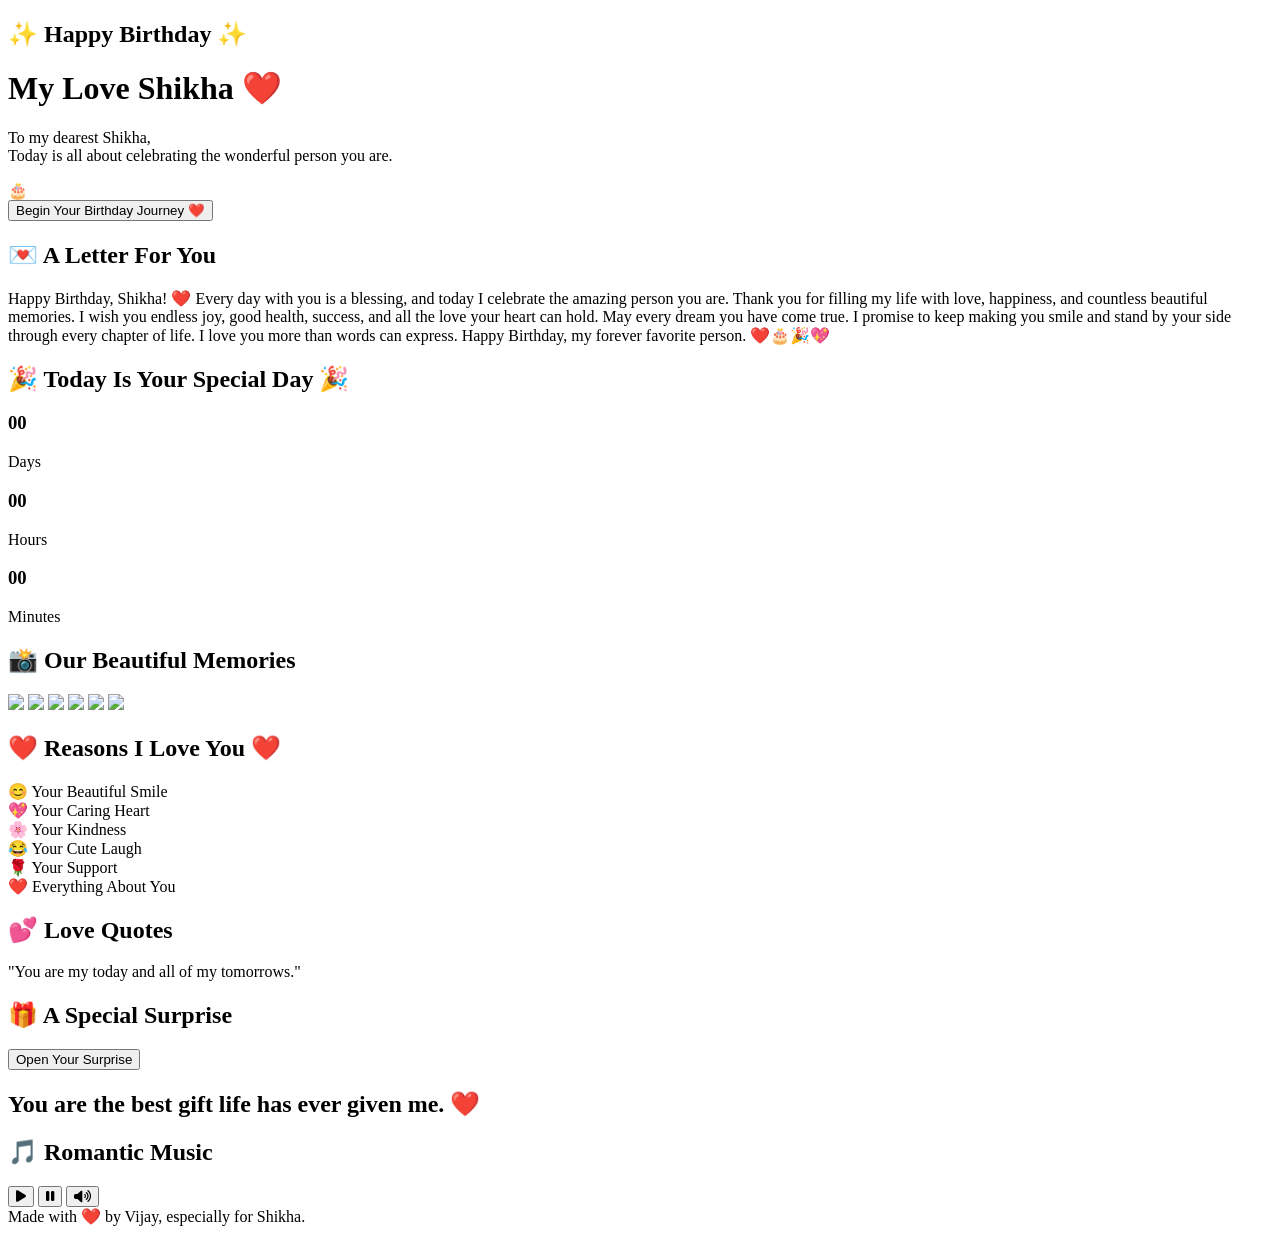
==== index.html @ 21f94650 "Add files via upload" ====
<!DOCTYPE html>
<html lang="en">
<head>
    <meta charset="UTF-8">
    <meta name="viewport" content="width=device-width, initial-scale=1.0">
    <title>Happy Birthday My Love ❤️</title>

    <!-- Google Fonts -->
    <link href="https://fonts.googleapis.com/css2?family=Great+Vibes&family=Poppins:wght@300;400;500;600;700&display=swap" rel="stylesheet">

    <!-- Font Awesome -->
    <link rel="stylesheet"
        href="https://cdnjs.cloudflare.com/ajax/libs/font-awesome/6.6.0/css/all.min.css">

    <link rel="stylesheet" href="style.css">
</head>

<body>

<div id="confetti"></div>

<!-- Floating Hearts -->
<div id="hearts"></div>

<!-- Music -->
<audio id="bgMusic" loop>
    <!-- Replace with your own romantic instrumental -->
    <source src="music.mp3" type="audio/mpeg">
</audio>

<!-- ================= HERO ================= -->

<header class="hero">

    <div class="overlay"></div>

    <div class="hero-content">

        <h2 class="small-title">
            ✨ Happy Birthday ✨
        </h2>

        <h1>
            My Love <span>Shikha ❤️</span>
        </h1>

        <p>
            To my dearest Shikha,<br>
            Today is all about celebrating the wonderful person you are.
        </p>

        <div class="cake">
            🎂
        </div>

        <button onclick="scrollNext()" class="btn">
            Begin Your Birthday Journey ❤️
        </button>

    </div>

</header>

<!-- ================= LETTER ================= -->

<section class="section glass">

<h2>💌 A Letter For You</h2>

<div class="letter">

<p id="typewriter">

Happy Birthday, Shikha! ❤️

Every day with you is a blessing, and today I celebrate the amazing person you are.

Thank you for filling my life with love, happiness, and countless beautiful memories.

I wish you endless joy, good health, success, and all the love your heart can hold.

May every dream you have come true.

I promise to keep making you smile and stand by your side through every chapter of life.

I love you more than words can express.

Happy Birthday, my forever favorite person.

❤️🎂🎉💖

</p>

</div>

</section>

<!-- ================= COUNTDOWN ================= -->

<section class="section">

<h2>🎉 Today Is Your Special Day 🎉</h2>

<div class="countdown">

<div class="box">
<h3>00</h3>
<p>Days</p>
</div>

<div class="box">
<h3>00</h3>
<p>Hours</p>
</div>

<div class="box">
<h3>00</h3>
<p>Minutes</p>
</div>

</div>

</section>

<!-- ================= GALLERY ================= -->

<section class="section">

<h2>📸 Our Beautiful Memories</h2>

<div class="gallery">

<img src="images/photo1.jpg">

<img src="images/photo2.jpg">

<img src="images/photo3.jpg">

<img src="images/photo4.jpg">

<img src="images/photo5.jpg">

<img src="images/photo6.jpg">

</div>

</section>

<!-- ================= LOVE CARDS ================= -->

<section class="section">

<h2>❤️ Reasons I Love You ❤️</h2>

<div class="cards">

<div class="card">
😊 Your Beautiful Smile
</div>

<div class="card">
💖 Your Caring Heart
</div>

<div class="card">
🌸 Your Kindness
</div>

<div class="card">
😂 Your Cute Laugh
</div>

<div class="card">
🌹 Your Support
</div>

<div class="card">
❤️ Everything About You
</div>

</div>

</section>

<!-- ================= QUOTES ================= -->

<section class="section glass">

<h2>💕 Love Quotes</h2>

<div class="quotes">

<p id="quote">
"You are my today and all of my tomorrows."
</p>

</div>

</section>

<!-- ================= SURPRISE ================= -->

<section class="section">

<h2>🎁 A Special Surprise</h2>

<button onclick="showSurprise()" class="btn">

Open Your Surprise

</button>

<div id="surprise">

<h2>

You are the best gift life has ever given me. ❤️

</h2>

</div>

</section>

<!-- ================= MUSIC ================= -->

<section class="section">

<h2>🎵 Romantic Music</h2>

<div class="music-controls">

<button onclick="playMusic()">

<i class="fa-solid fa-play"></i>

</button>

<button onclick="pauseMusic()">

<i class="fa-solid fa-pause"></i>

</button>

<button onclick="toggleMute()">

<i class="fa-solid fa-volume-high"></i>

</button>

</div>

</section>

<!-- ================= FOOTER ================= -->

<footer>

Made with ❤️ by Vijay, especially for Shikha.

</footer>

<script src="script.js"></script>

</body>
</html>
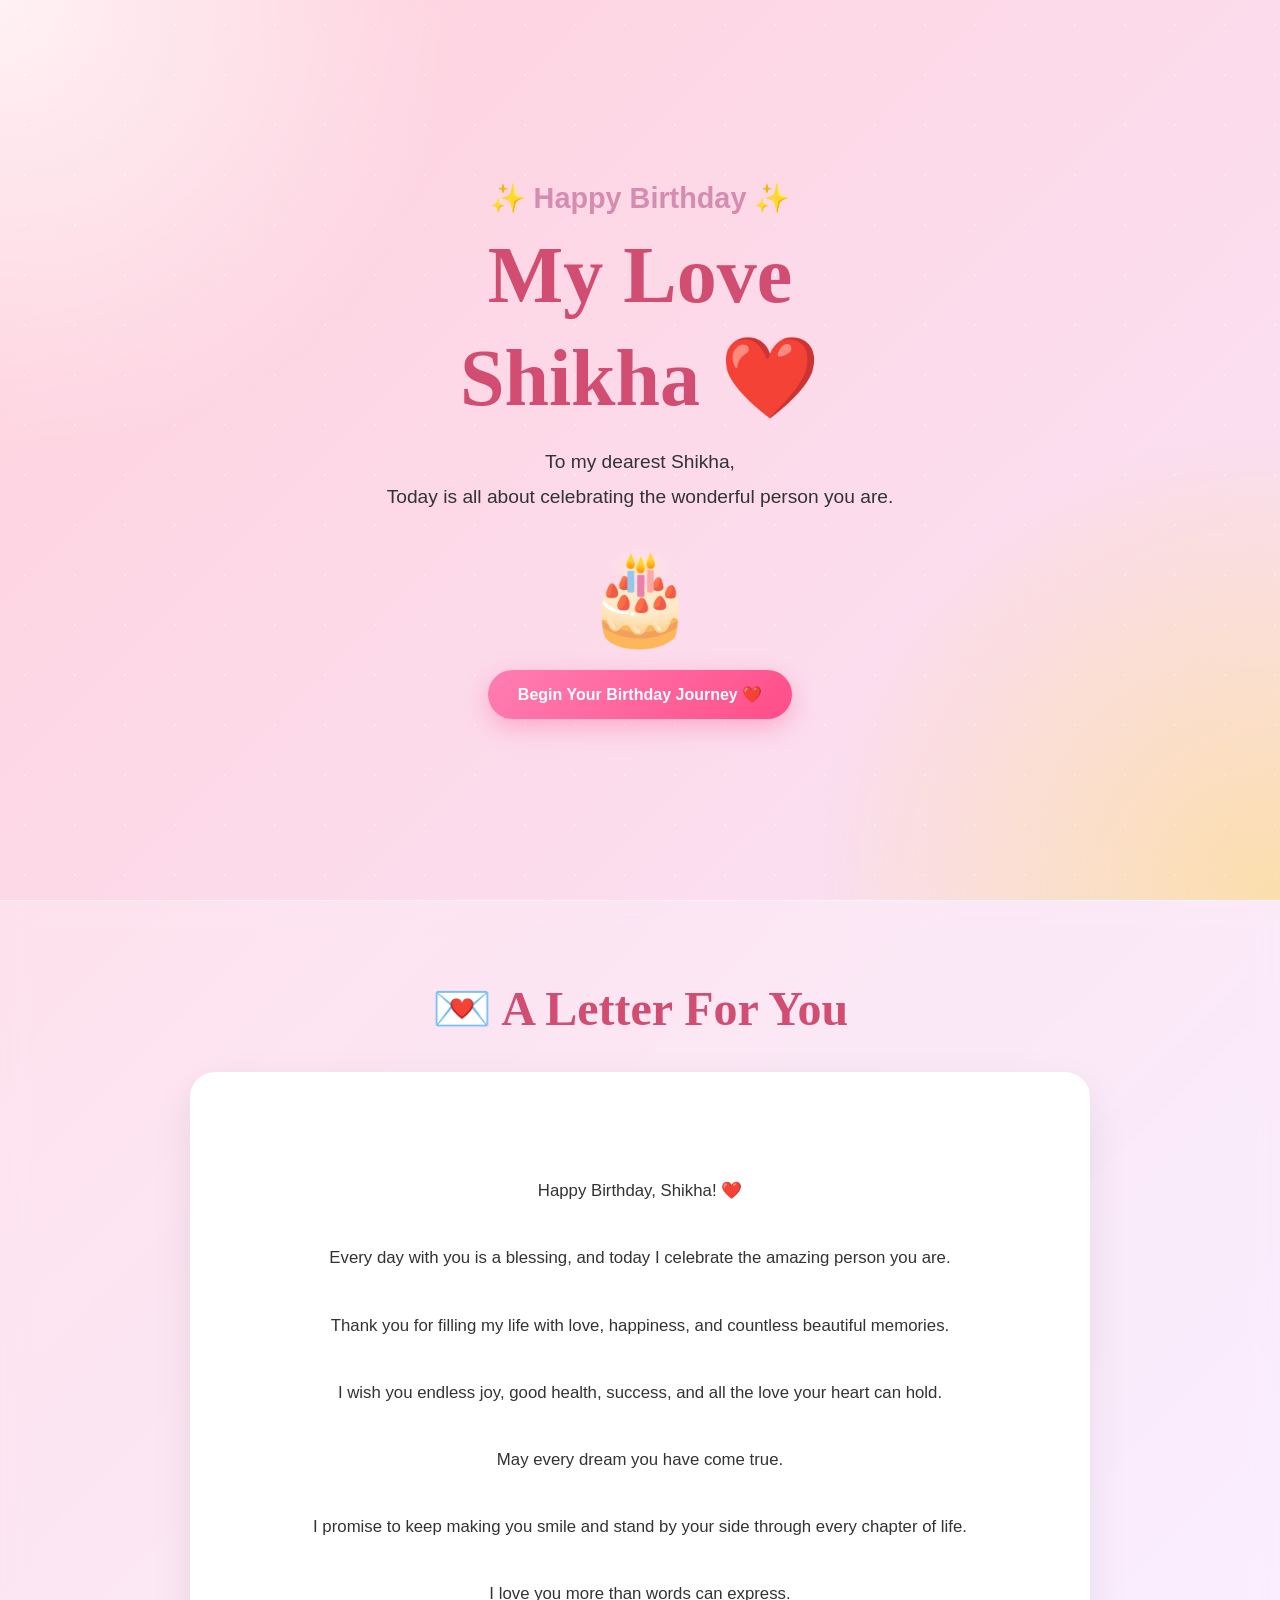
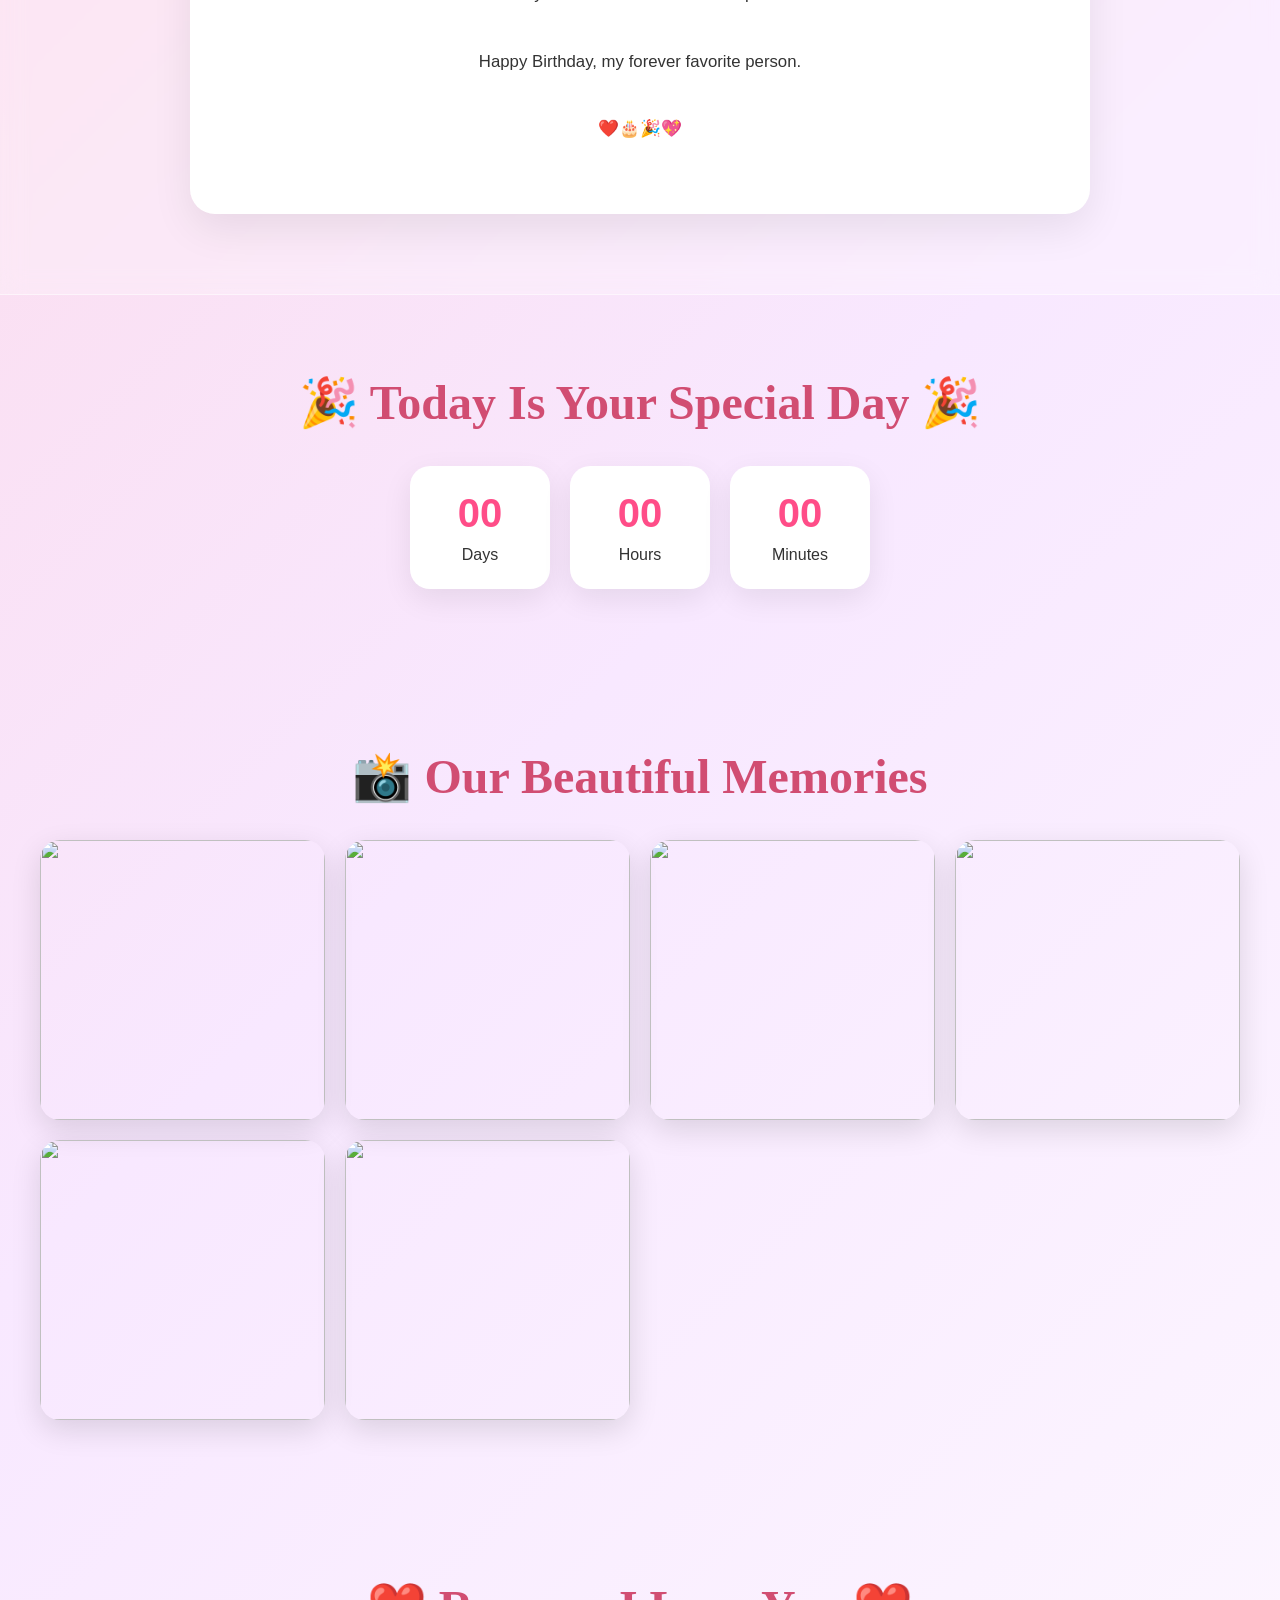
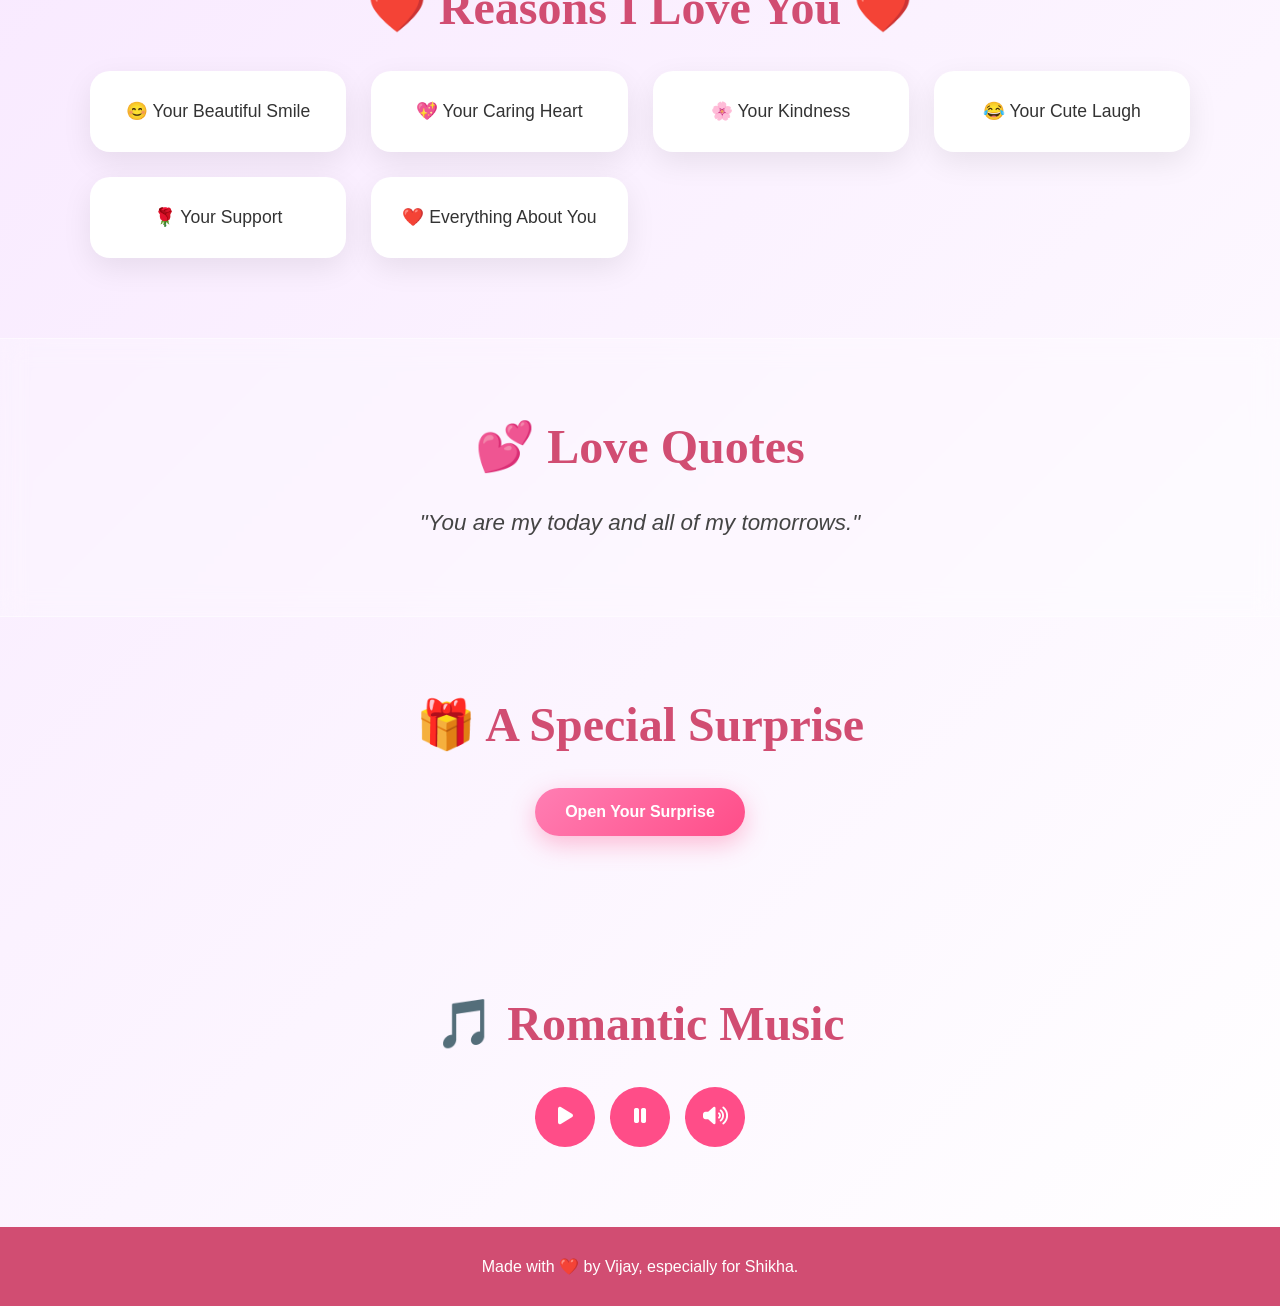
==== commit 23850187: "index.html" ====
--- a/index.html
+++ b/index.html
@@ -130,17 +130,17 @@
 
 <div class="gallery">
 
-<img src="images/photo1.jpg">
-
-<img src="images/photo2.jpg">
-
-<img src="images/photo3.jpg">
-
-<img src="images/photo4.jpg">
-
-<img src="images/photo5.jpg">
-
-<img src="images/photo6.jpg">
+<img src="Photo1.jpg">
+
+<img src="Photo2.jpg">
+
+<img src="Photo3.jpg">
+
+<img src="Photo4.jpg">
+
+<img src="Photo5.jpg">
+
+<img src="Photo6.jpg">
 
 </div>
 
@@ -263,4 +263,4 @@
 <script src="script.js"></script>
 
 </body>
-</html>+</html>
--- a/style.css
+++ b/style.css
@@ -0,0 +1,380 @@
+/* =========================
+   GOOGLE FONTS
+========================= */
+@import url('https://fonts.googleapis.com/css2?family=Great+Vibes&family=Poppins:wght@300;400;500;600;700&display=swap');
+
+/* =========================
+   RESET
+========================= */
+*{
+    margin:0;
+    padding:0;
+    box-sizing:border-box;
+}
+
+html{
+    scroll-behavior:smooth;
+}
+
+body{
+    font-family:'Poppins',sans-serif;
+    background:linear-gradient(
+        135deg,
+        #ffd1dc,
+        #f8e8ff,
+        #ffffff
+    );
+    color:#333;
+    overflow-x:hidden;
+    min-height:100vh;
+}
+
+/* =========================
+   HERO
+========================= */
+.hero{
+    min-height:100vh;
+    display:flex;
+    align-items:center;
+    justify-content:center;
+    text-align:center;
+    padding:40px 20px;
+    position:relative;
+    overflow:hidden;
+}
+
+.hero::before{
+    content:"";
+    position:absolute;
+    inset:0;
+    background:
+    radial-gradient(circle at top left,
+    rgba(255,255,255,.7),
+    transparent 30%),
+    radial-gradient(circle at bottom right,
+    rgba(255,215,0,.3),
+    transparent 30%);
+}
+
+.hero-content{
+    position:relative;
+    z-index:2;
+    max-width:900px;
+}
+
+.small-title{
+    font-size:1.8rem;
+    color:#d48cb0;
+    margin-bottom:15px;
+}
+
+.hero h1{
+    font-family:'Great Vibes',cursive;
+    font-size:5rem;
+    color:#d14d72;
+    margin-bottom:20px;
+}
+
+.hero h1 span{
+    display:block;
+    margin-top:10px;
+}
+
+.hero p{
+    font-size:1.2rem;
+    line-height:1.8;
+    margin-bottom:30px;
+}
+
+.cake{
+    font-size:90px;
+    margin:20px 0;
+    animation:bounce 2s infinite;
+}
+
+/* =========================
+   BUTTONS
+========================= */
+.btn{
+    border:none;
+    padding:15px 30px;
+    border-radius:50px;
+    cursor:pointer;
+    font-size:1rem;
+    font-weight:600;
+    background:linear-gradient(
+        135deg,
+        #ff7eb3,
+        #ff4d88
+    );
+    color:#fff;
+    box-shadow:0 8px 25px rgba(255,77,136,.35);
+    transition:.3s;
+}
+
+.btn:hover{
+    transform:translateY(-3px) scale(1.05);
+}
+
+/* =========================
+   SECTIONS
+========================= */
+.section{
+    padding:80px 20px;
+    text-align:center;
+}
+
+.section h2{
+    font-family:'Great Vibes',cursive;
+    font-size:3rem;
+    color:#d14d72;
+    margin-bottom:35px;
+}
+
+/* =========================
+   GLASS EFFECT
+========================= */
+.glass{
+    background:rgba(255,255,255,.25);
+    backdrop-filter:blur(12px);
+    border-top:1px solid rgba(255,255,255,.5);
+    border-bottom:1px solid rgba(255,255,255,.5);
+}
+
+/* =========================
+   LETTER
+========================= */
+.letter{
+    max-width:900px;
+    margin:auto;
+    background:#fff;
+    padding:35px;
+    border-radius:25px;
+    box-shadow:0 15px 40px rgba(0,0,0,.08);
+}
+
+.letter p{
+    line-height:2;
+    white-space:pre-line;
+    font-size:1.05rem;
+}
+
+/* =========================
+   COUNTDOWN
+========================= */
+.countdown{
+    display:flex;
+    justify-content:center;
+    gap:20px;
+    flex-wrap:wrap;
+}
+
+.box{
+    width:140px;
+    padding:25px;
+    border-radius:20px;
+    background:white;
+    box-shadow:0 10px 30px rgba(0,0,0,.08);
+}
+
+.box h3{
+    font-size:2.5rem;
+    color:#ff4d88;
+}
+
+.box p{
+    margin-top:10px;
+}
+
+/* =========================
+   GALLERY
+========================= */
+.gallery{
+    display:grid;
+    grid-template-columns:repeat(auto-fit,minmax(250px,1fr));
+    gap:20px;
+    max-width:1200px;
+    margin:auto;
+}
+
+.gallery img{
+    width:100%;
+    height:280px;
+    object-fit:cover;
+    border-radius:20px;
+    box-shadow:0 10px 30px rgba(0,0,0,.12);
+    transition:.4s;
+}
+
+.gallery img:hover{
+    transform:scale(1.05);
+}
+
+/* =========================
+   LOVE CARDS
+========================= */
+.cards{
+    display:grid;
+    grid-template-columns:repeat(auto-fit,minmax(220px,1fr));
+    gap:25px;
+    max-width:1100px;
+    margin:auto;
+}
+
+.card{
+    background:white;
+    padding:30px;
+    border-radius:20px;
+    font-size:1.1rem;
+    box-shadow:0 10px 30px rgba(0,0,0,.08);
+    transition:.4s;
+}
+
+.card:hover{
+    transform:translateY(-10px);
+}
+
+/* =========================
+   QUOTES
+========================= */
+.quotes{
+    max-width:700px;
+    margin:auto;
+}
+
+#quote{
+    font-size:1.4rem;
+    font-style:italic;
+    color:#444;
+}
+
+/* =========================
+   SURPRISE
+========================= */
+#surprise{
+    display:none;
+    margin-top:35px;
+    padding:25px;
+    border-radius:20px;
+    background:white;
+    max-width:700px;
+    margin-left:auto;
+    margin-right:auto;
+    box-shadow:0 15px 35px rgba(0,0,0,.08);
+}
+
+#surprise h2{
+    margin:0;
+    font-size:2rem;
+}
+
+/* =========================
+   MUSIC
+========================= */
+.music-controls{
+    display:flex;
+    justify-content:center;
+    gap:15px;
+}
+
+.music-controls button{
+    width:60px;
+    height:60px;
+    border:none;
+    border-radius:50%;
+    cursor:pointer;
+    background:#ff4d88;
+    color:white;
+    font-size:20px;
+    transition:.3s;
+}
+
+.music-controls button:hover{
+    transform:scale(1.1);
+}
+
+/* =========================
+   FOOTER
+========================= */
+footer{
+    text-align:center;
+    padding:30px;
+    color:#fff;
+    background:#d14d72;
+    font-weight:500;
+}
+
+/* =========================
+   FLOATING HEARTS
+========================= */
+.heart{
+    position:fixed;
+    font-size:20px;
+    pointer-events:none;
+    animation:floatUp 4s linear forwards;
+    z-index:9999;
+}
+
+/* =========================
+   ANIMATIONS
+========================= */
+@keyframes bounce{
+    0%,100%{
+        transform:translateY(0);
+    }
+    50%{
+        transform:translateY(-15px);
+    }
+}
+
+@keyframes floatUp{
+    0%{
+        opacity:1;
+        transform:translateY(0) scale(1);
+    }
+    100%{
+        opacity:0;
+        transform:translateY(-250px) scale(1.8);
+    }
+}
+
+/* =========================
+   SPARKLE BACKGROUND
+========================= */
+body::before{
+    content:"";
+    position:fixed;
+    inset:0;
+    background-image:
+    radial-gradient(circle,#ffffff 1px,transparent 1px);
+    background-size:50px 50px;
+    opacity:.4;
+    pointer-events:none;
+}
+
+/* =========================
+   MOBILE
+========================= */
+@media(max-width:768px){
+
+    .hero h1{
+        font-size:3.3rem;
+    }
+
+    .section h2{
+        font-size:2.3rem;
+    }
+
+    .cake{
+        font-size:70px;
+    }
+
+    .letter{
+        padding:25px;
+    }
+
+    .box{
+        width:120px;
+    }
+
+}
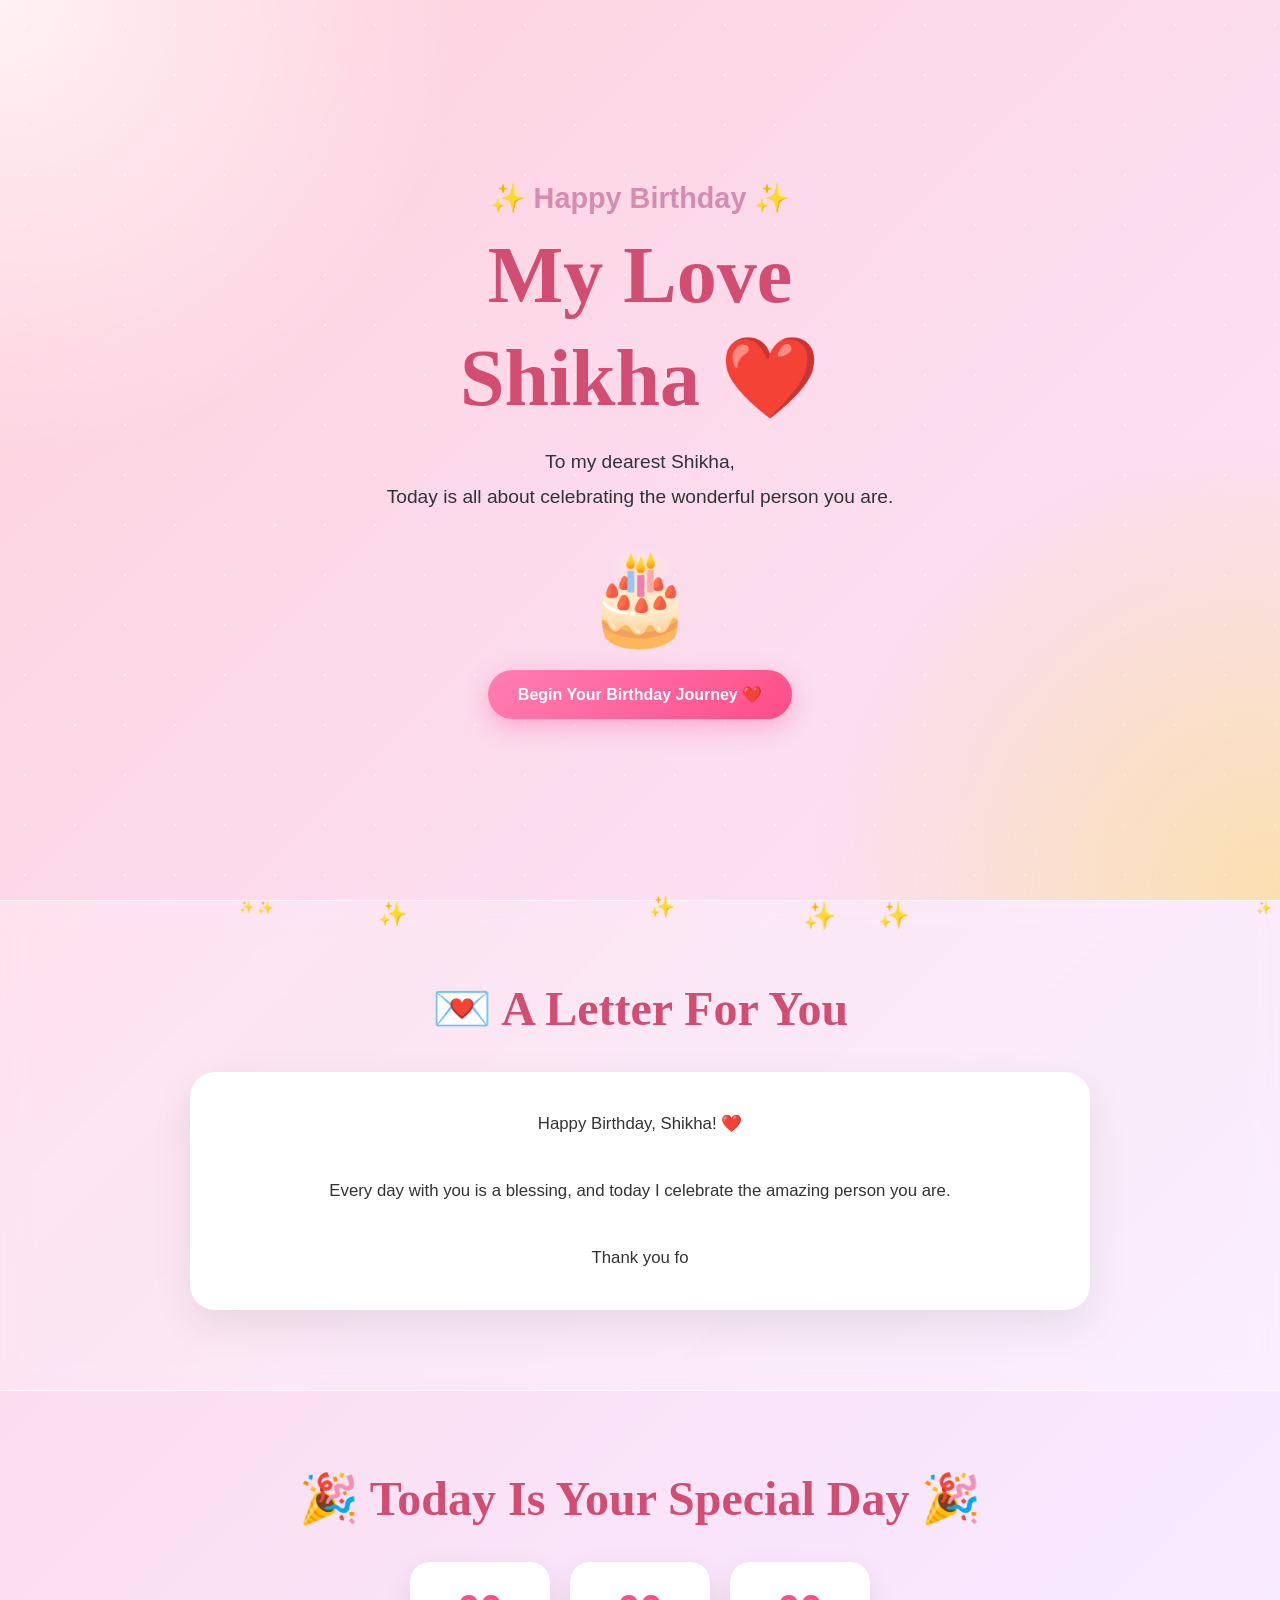
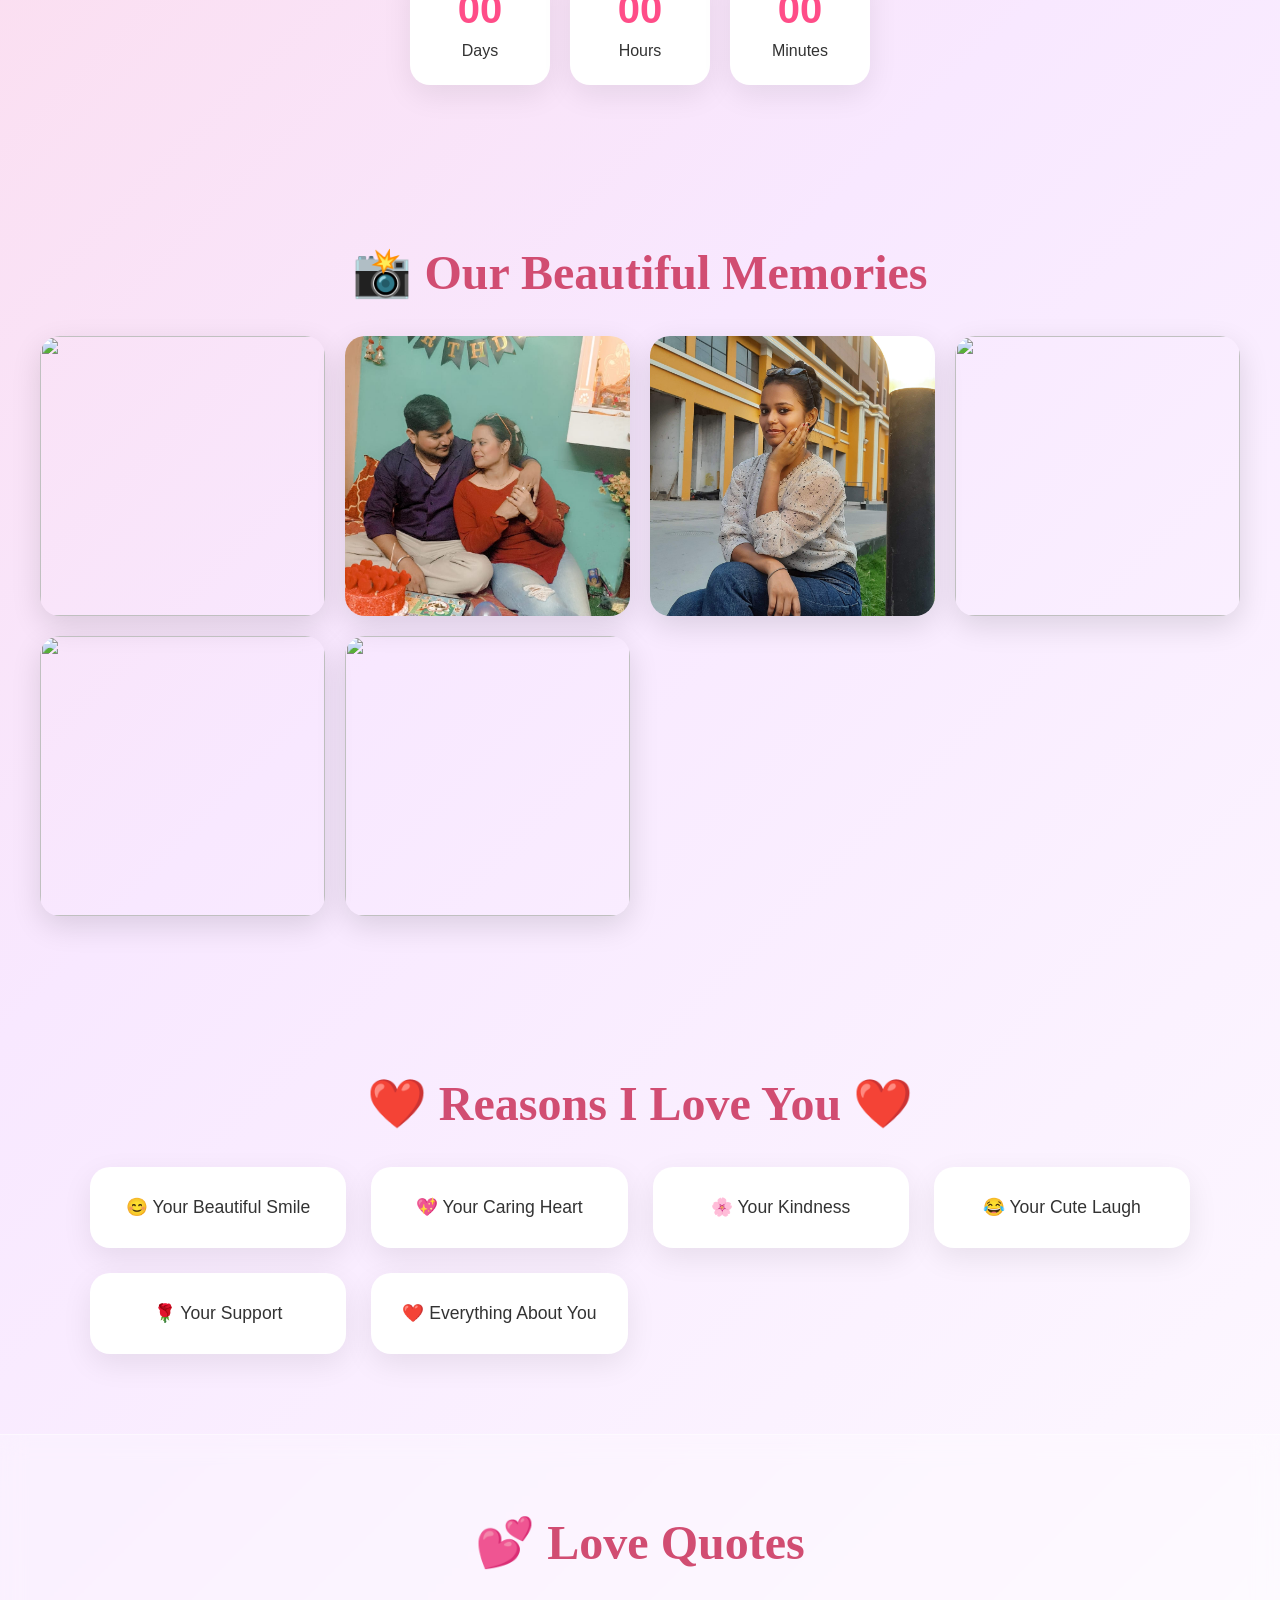
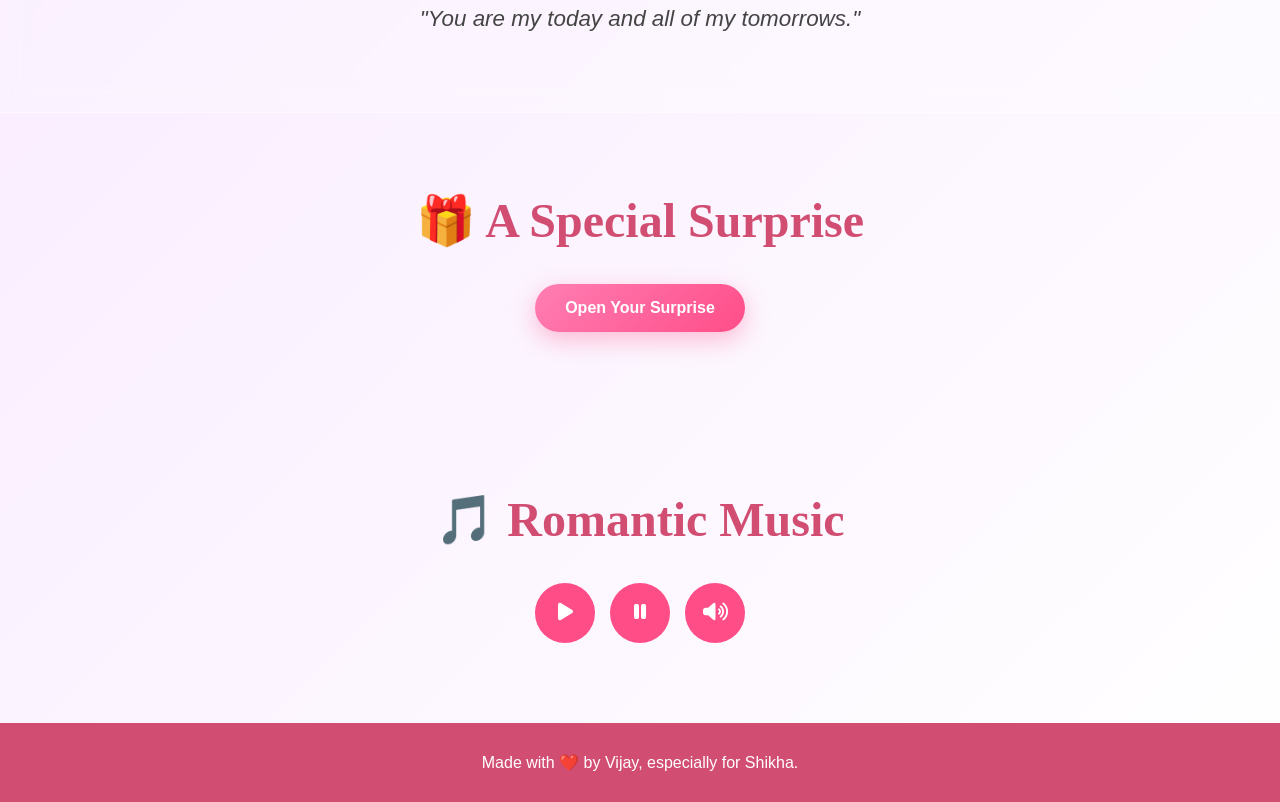
==== commit ddb89f9b: "index.html" ====
--- a/index.html
+++ b/index.html
@@ -130,7 +130,7 @@
 
 <div class="gallery">
 
-<img src="Photo1.jpg">
+<img src="Photo1.JPG">
 
 <img src="Photo2.jpg">
 
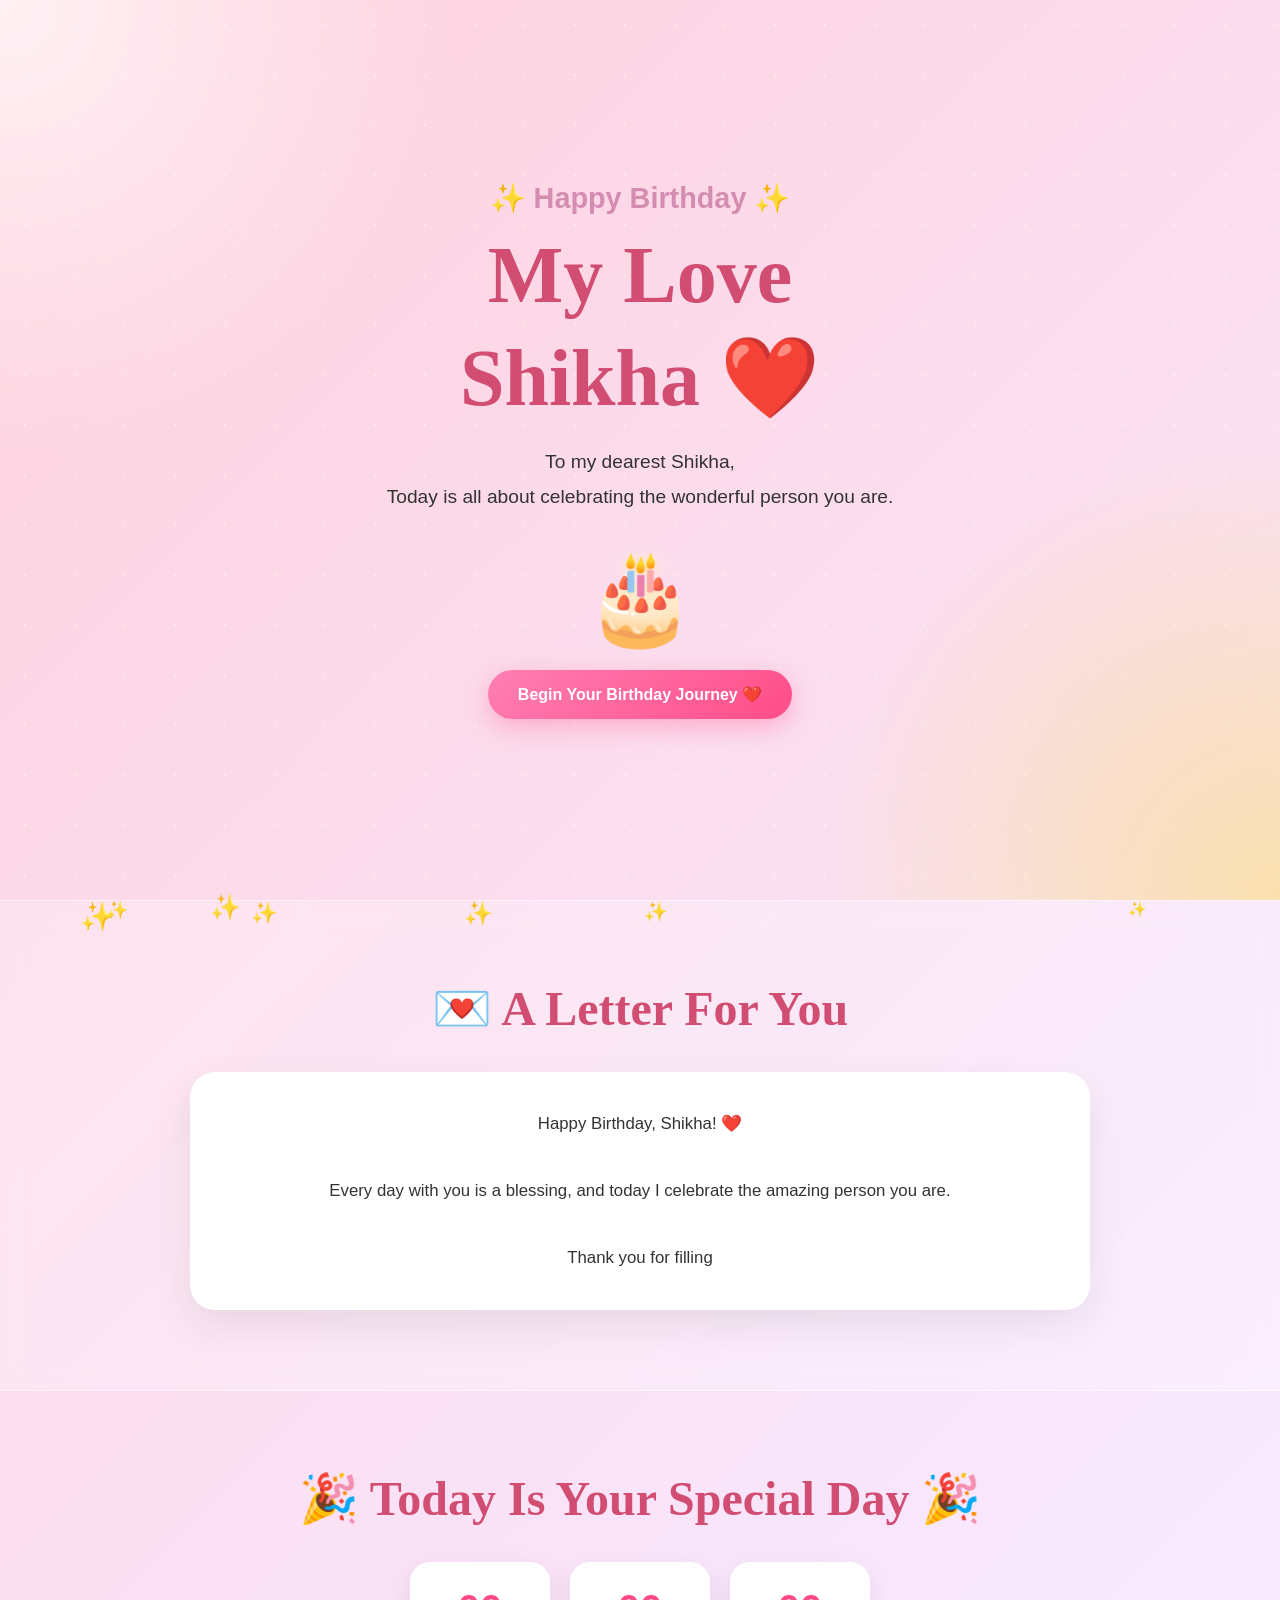
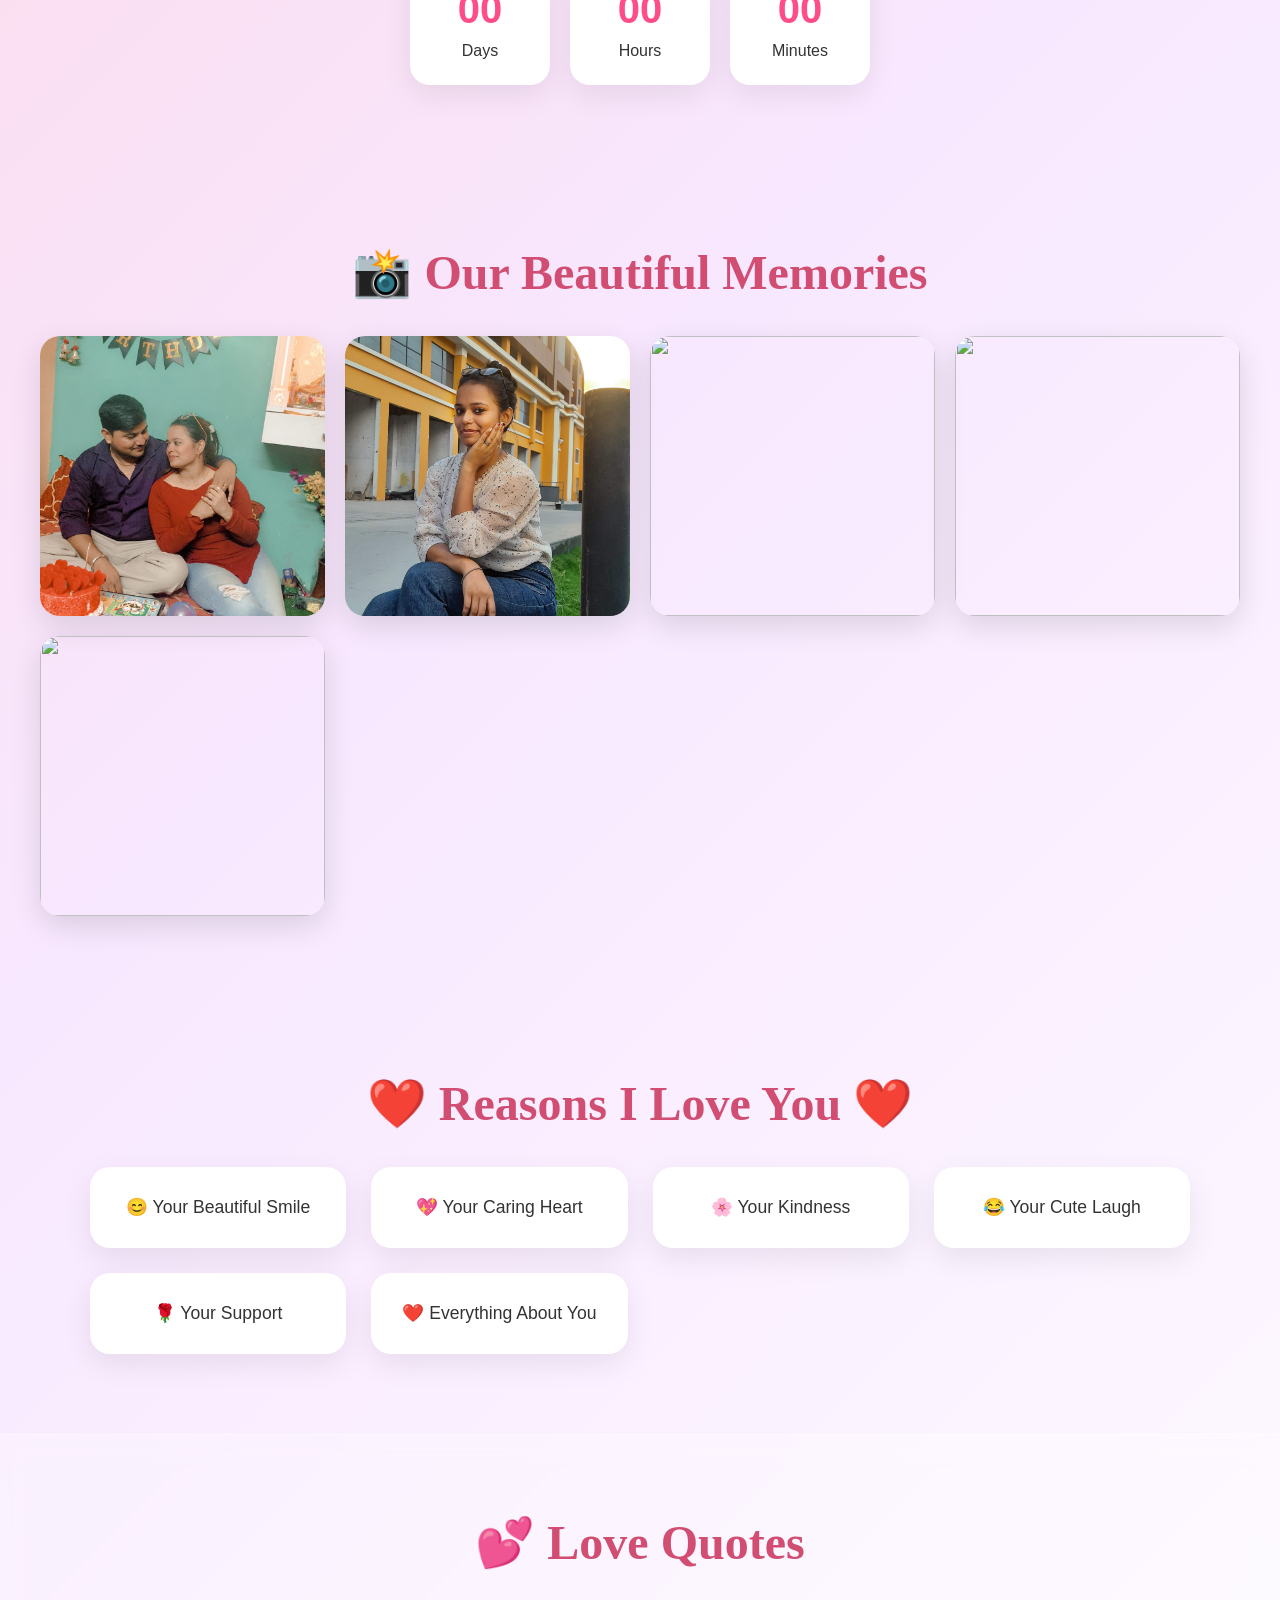
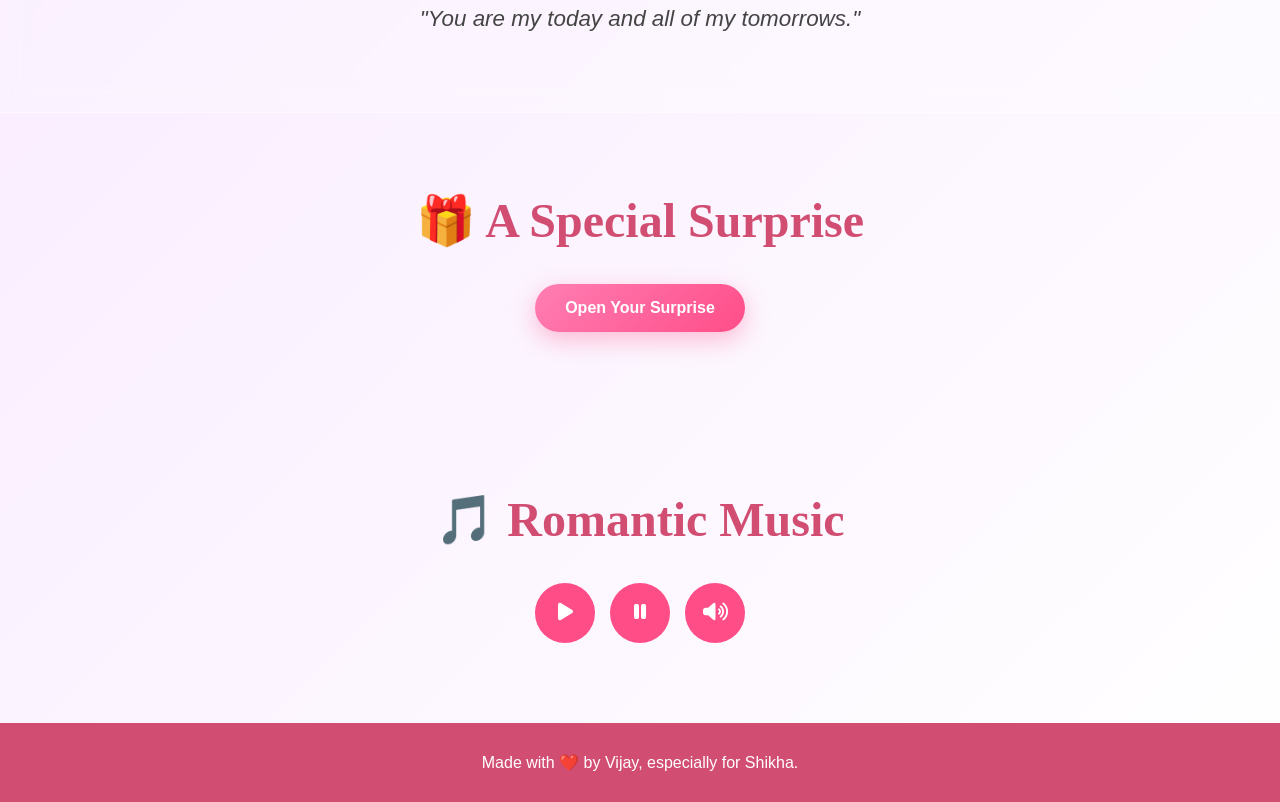
==== commit 30b75ecf: "index.html" ====
--- a/index.html
+++ b/index.html
@@ -130,8 +130,6 @@
 
 <div class="gallery">
 
-<img src="Photo1.JPG">
-
 <img src="Photo2.jpg">
 
 <img src="Photo3.jpg">
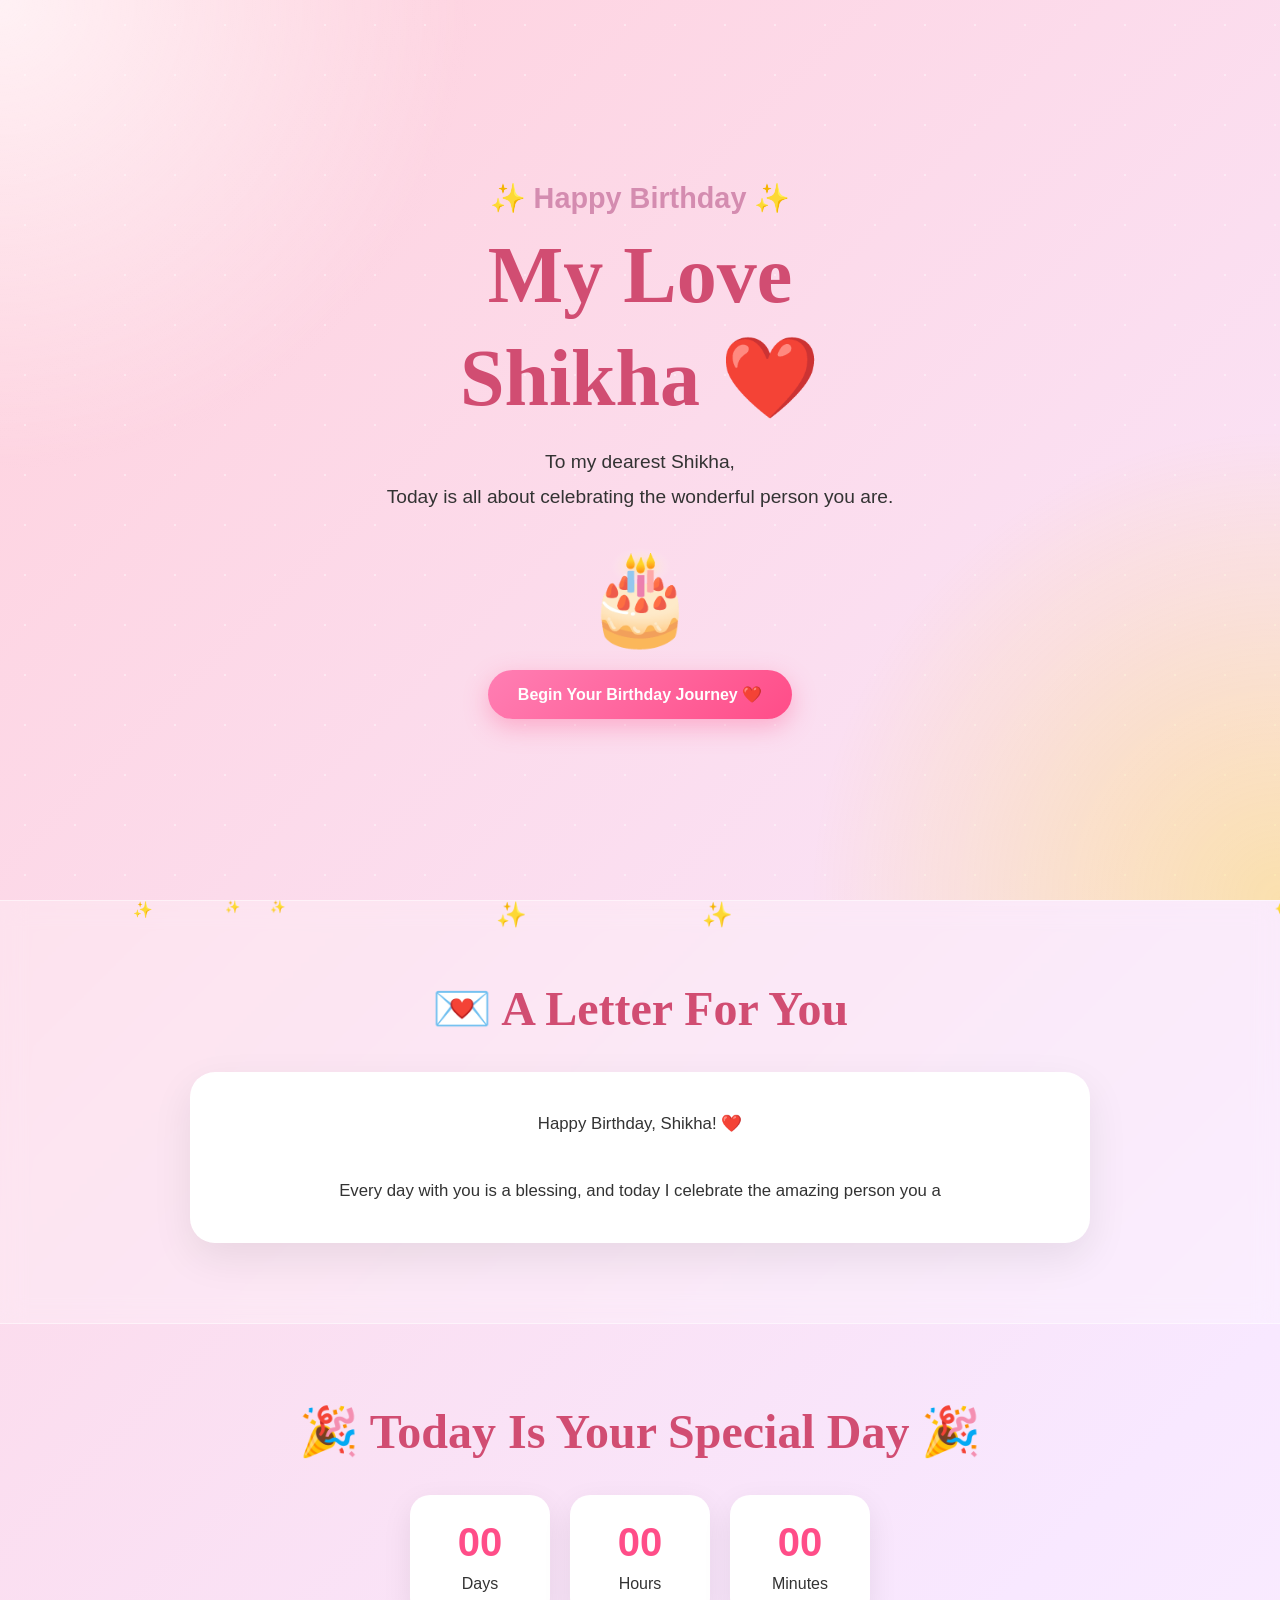
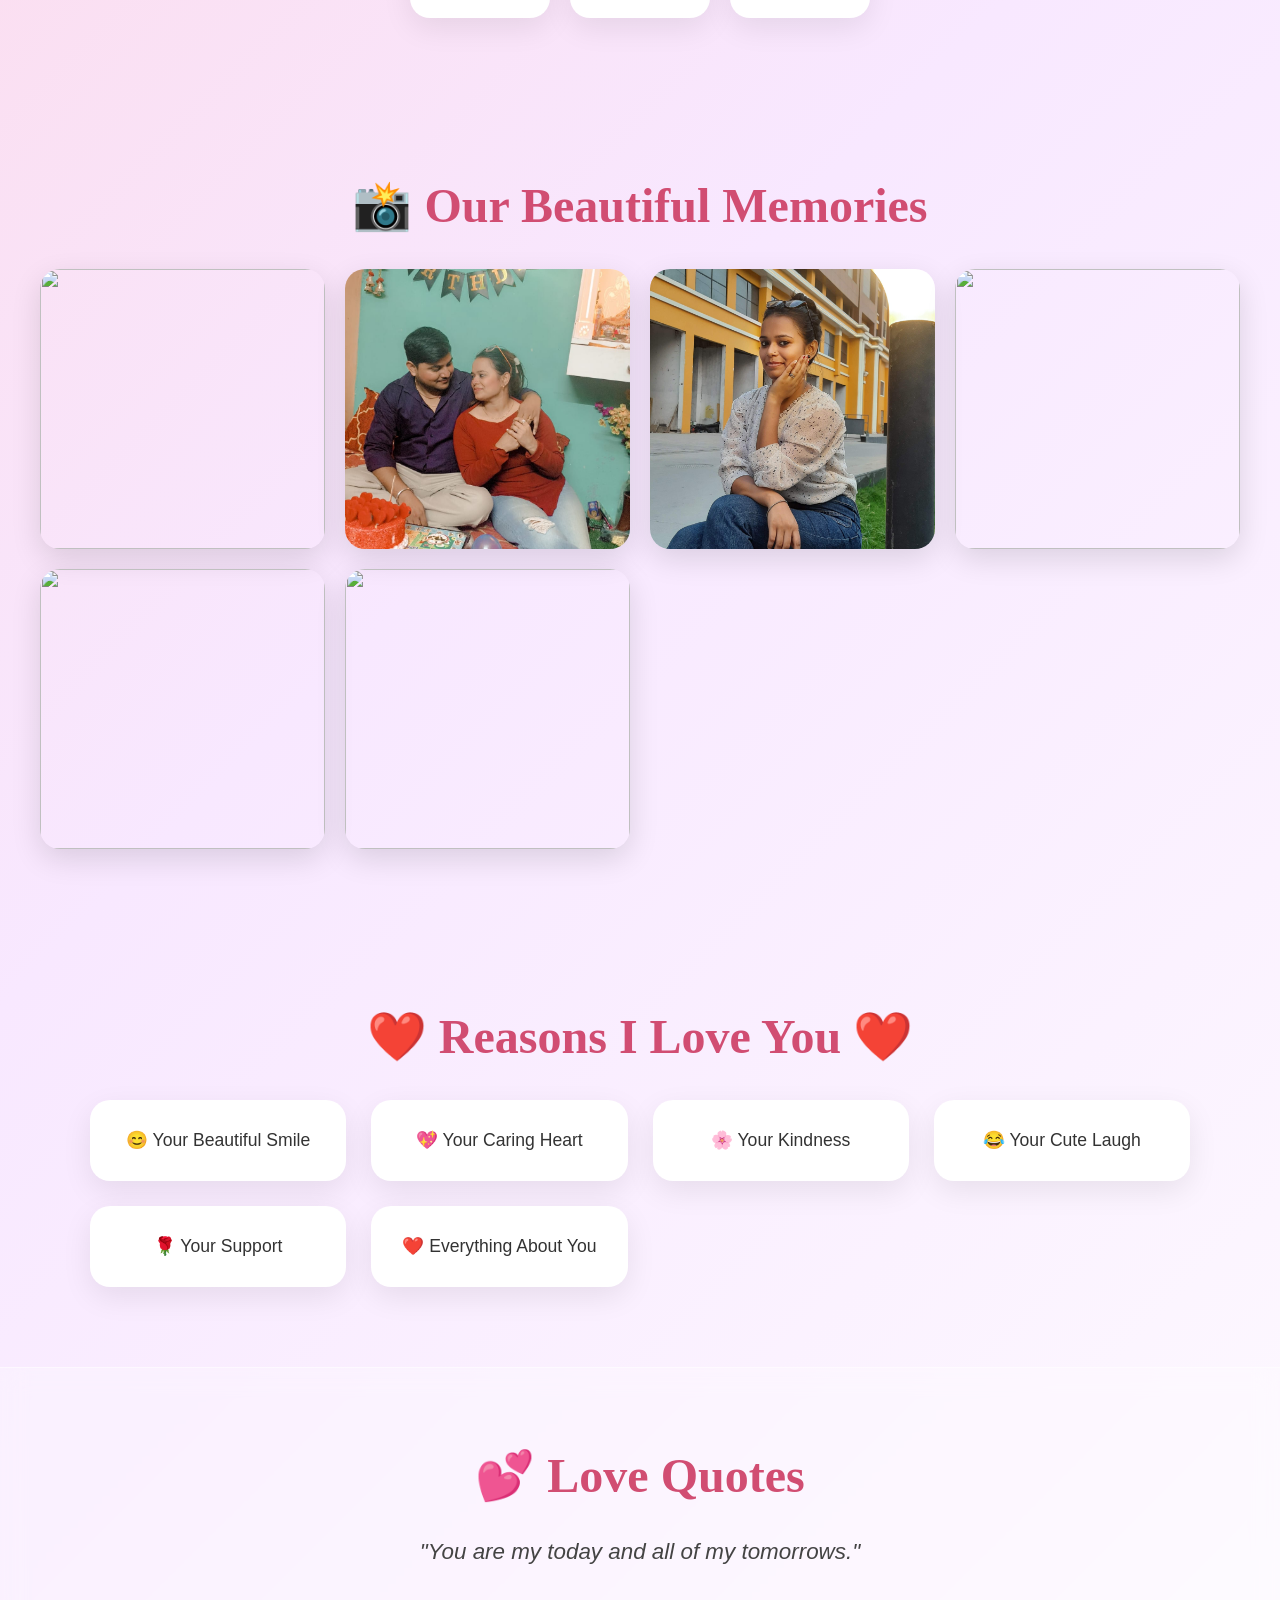
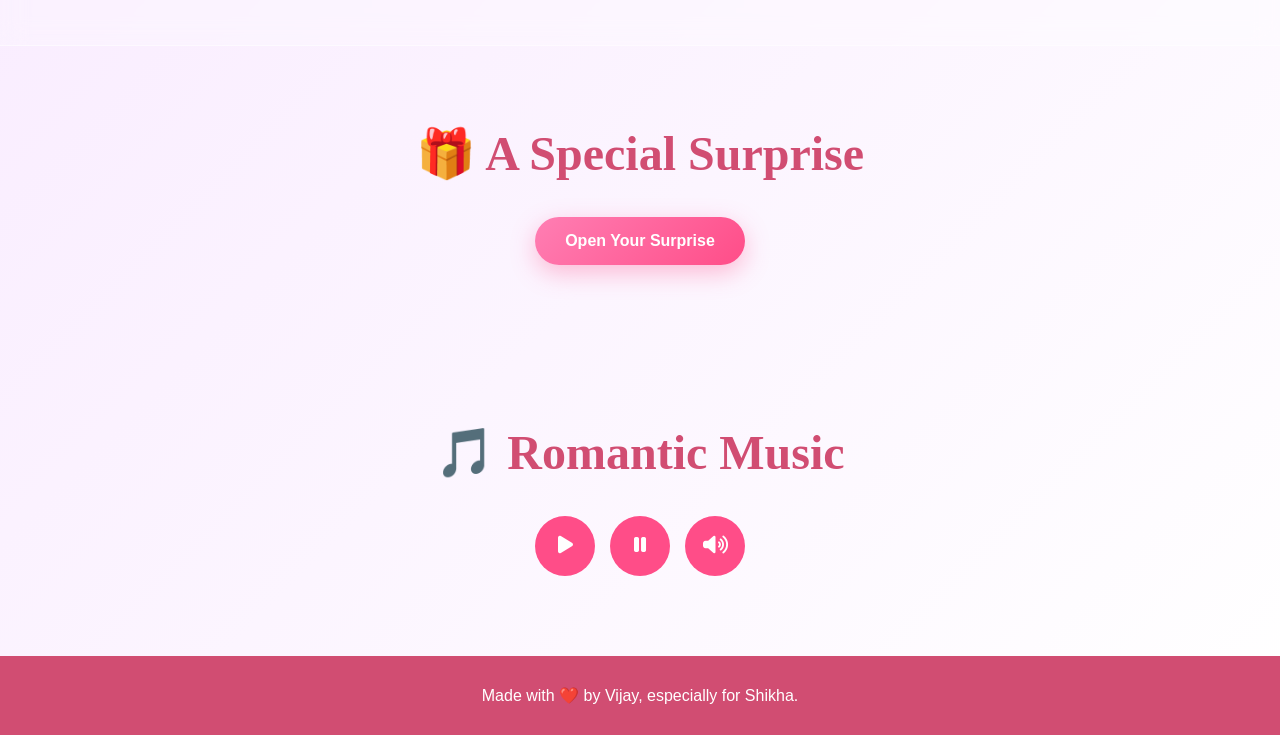
==== commit 7ffd65af: "index.html" ====
--- a/index.html
+++ b/index.html
@@ -130,6 +130,8 @@
 
 <div class="gallery">
 
+<img src="Photo1.jpg">
+
 <img src="Photo2.jpg">
 
 <img src="Photo3.jpg">
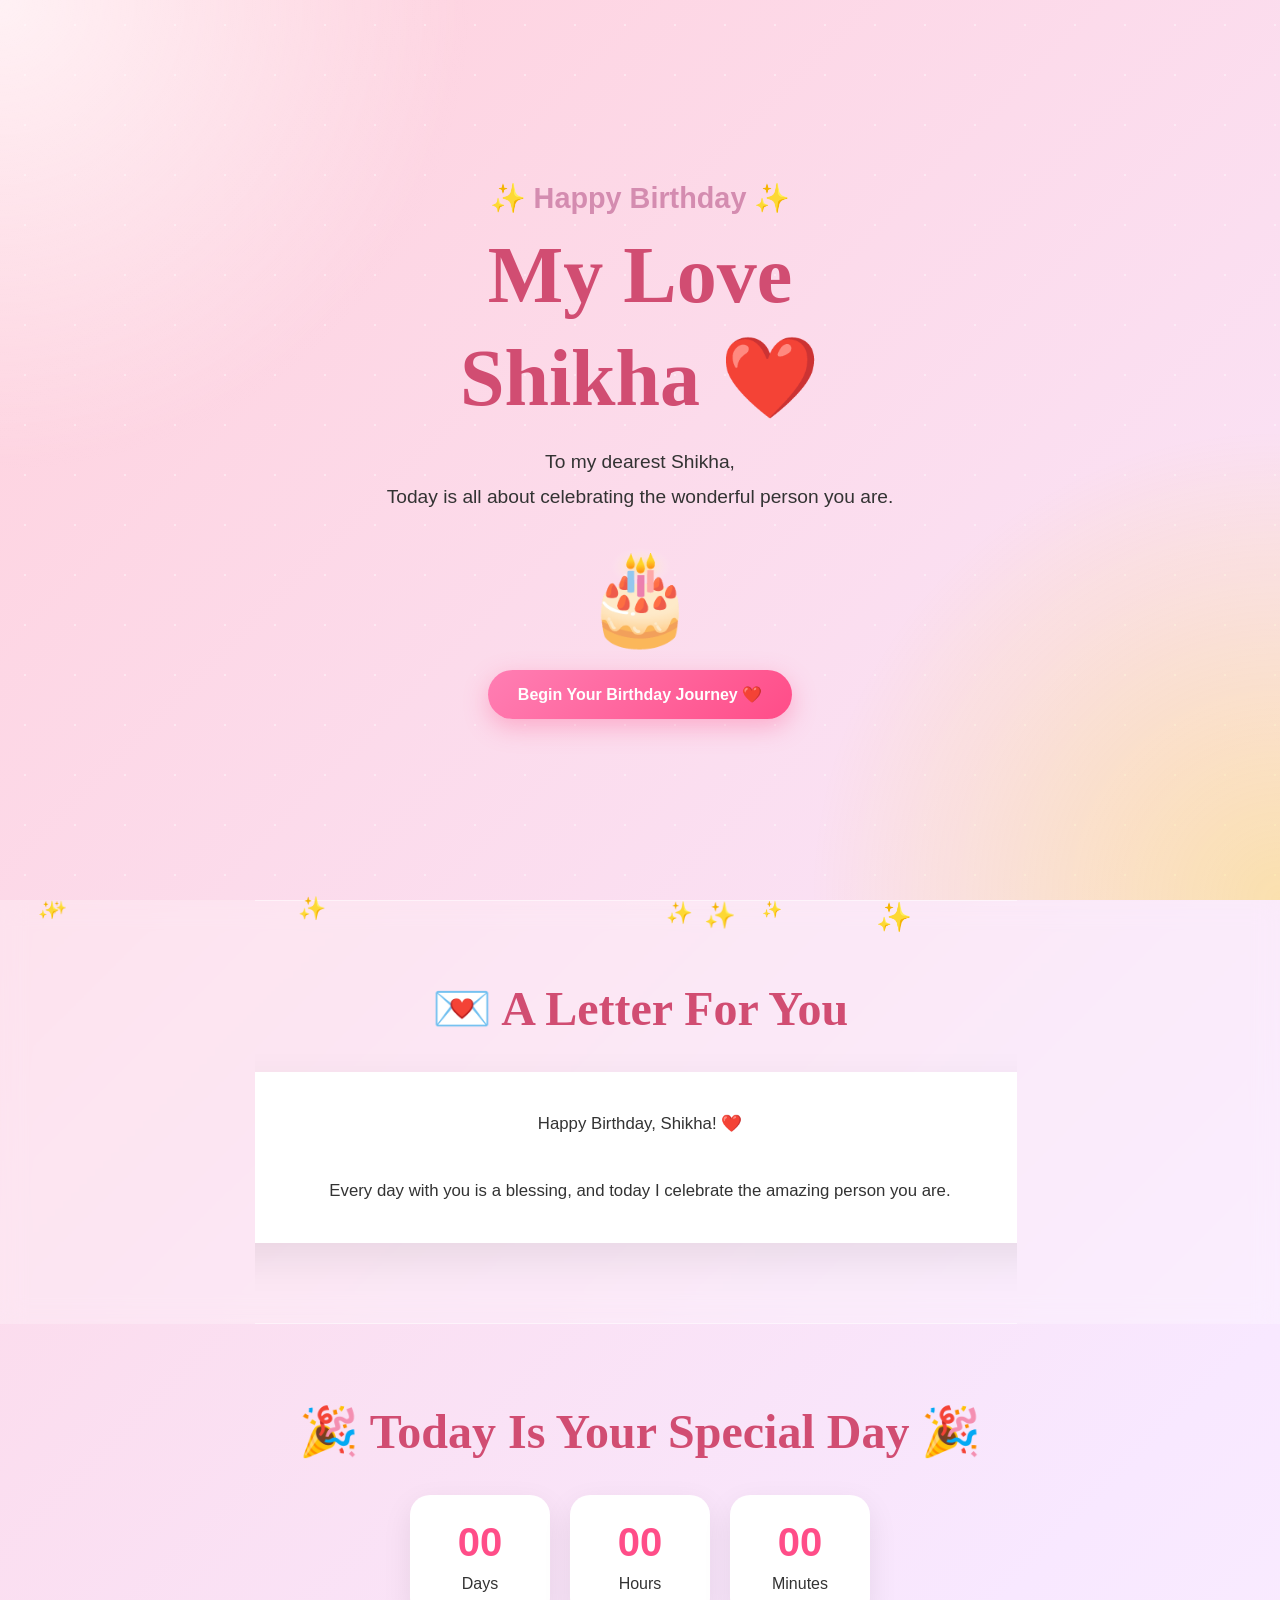
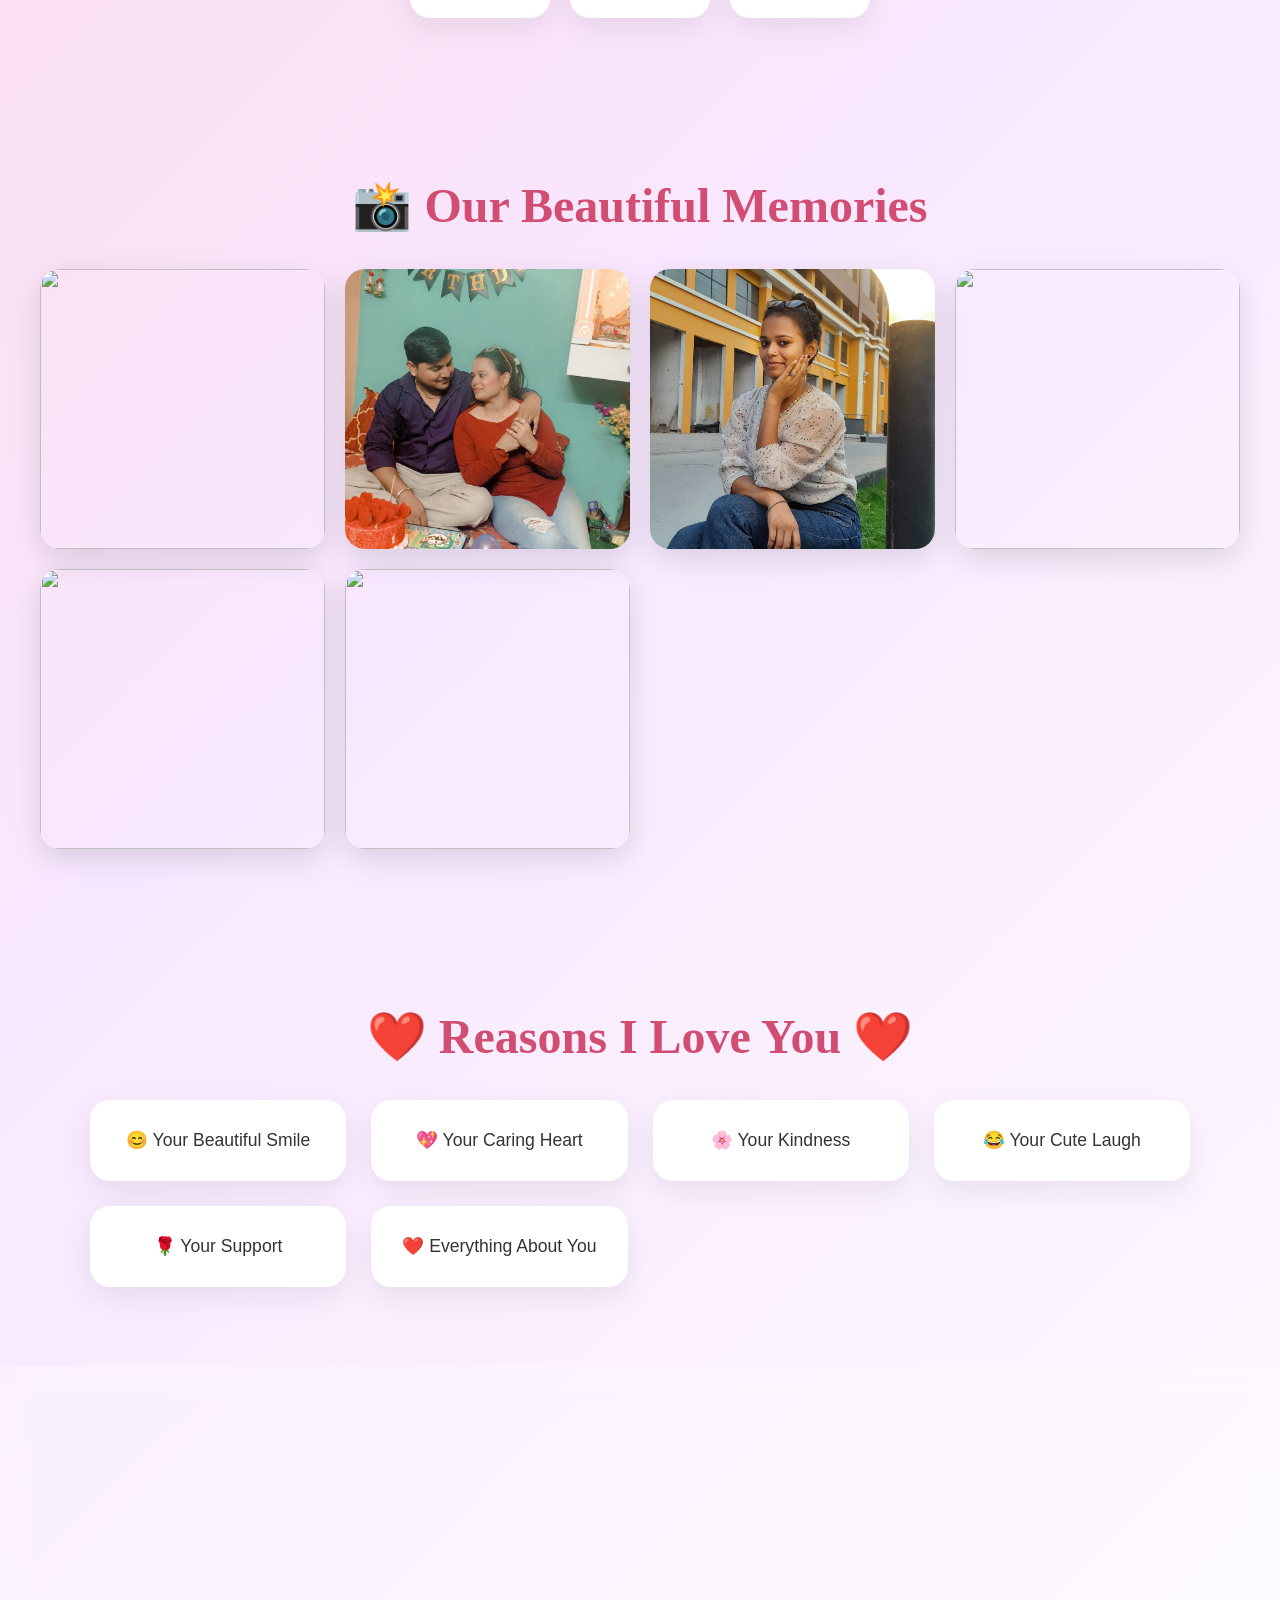
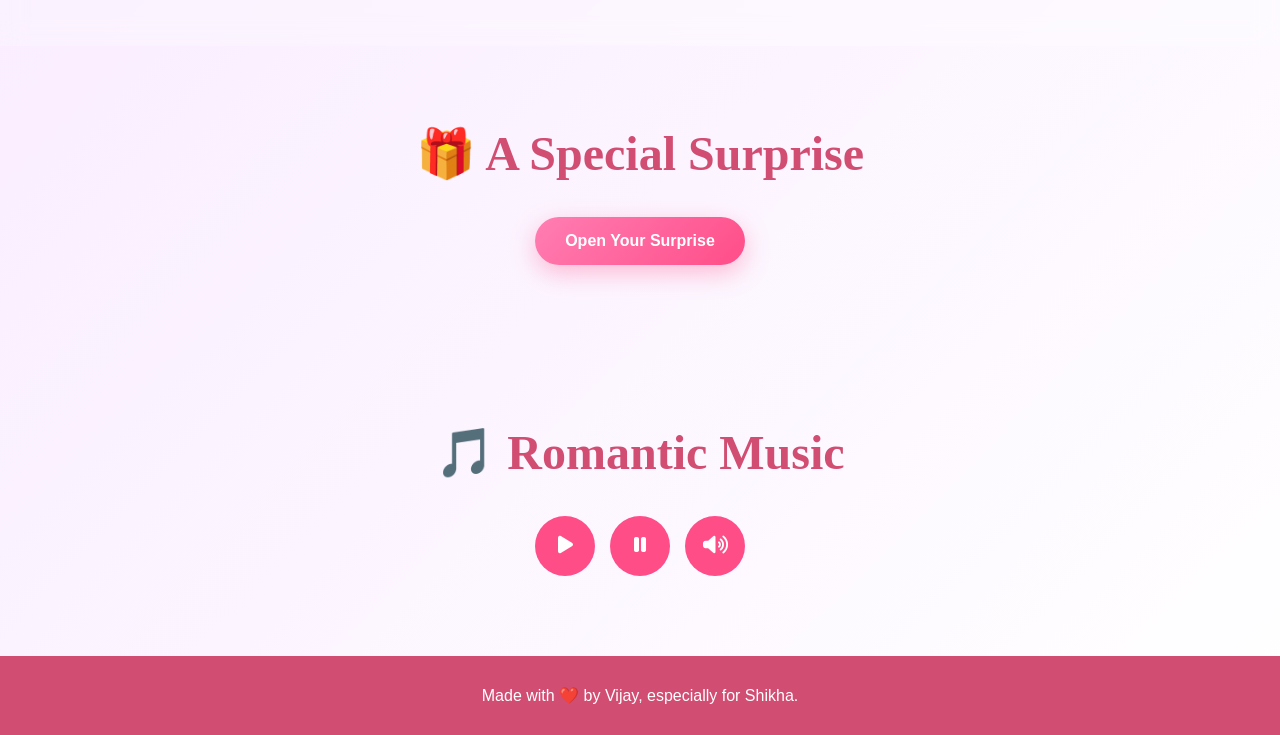
==== commit d3b1ebdf: "index.html" ====
--- a/index.html
+++ b/index.html
@@ -130,7 +130,7 @@
 
 <div class="gallery">
 
-<img src="Photo1.jpg">
+<img src="Photo10.jpg">
 
 <img src="Photo2.jpg">
 
